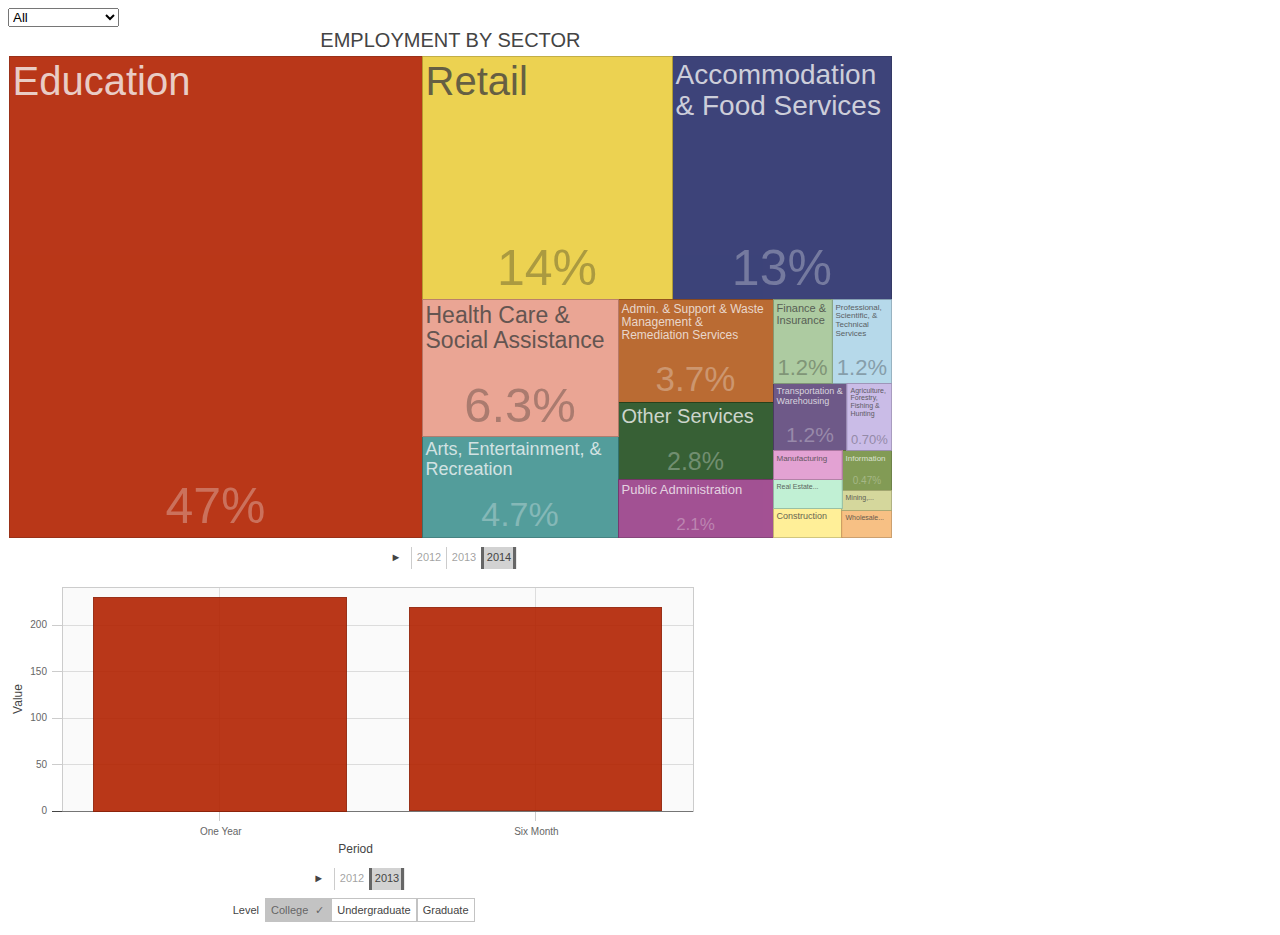
==== index.html @ 91a452cb "Update" ====
<!DOCTYPE html>

<html xmlns="http://www.w3.org/1999/xhtml">

<meta charset="utf-8">
<meta http-equiv="Content-Type" content="text/html; charset=utf-8" />
<meta name="generator" content="pandoc" />
<meta name="viewport" content="width=device-width, initial-scale=1">


<meta name="date" content="2016-04-21" />

 <link rel="stylesheet" href="style.css">
<script src="d3plus/d3.js"></script>
<script src="d3plus/d3plus.js"></script>
<script src="d3plus/jquery.min.js"></script>
<link href="https://fonts.googleapis.com/css?family=Roboto+Condensed" rel="stylesheet">

<body>

<select id="level">
    <option selected="selected">All</option>
    <option>Graduate</option>
    <option>Undergraduate</option>
</select>

<div id="treemap"></div>
<div id="bar"></div>

<script type="text/javascript"> 

//trying custom color scheme
/*
  var attributes = [
    {"naics2_descr": "Education", "hex": "#F24747"},
    {"naics2_descr": "Retail", "hex": "#C5A233"},
    {"naics2_descr": "Accommodation & Food Services", "hex": "#3F6662"},
    {"naics2_descr": "Health Care & Social Assistance", "hex": "#187ED0"},
    {"naics2_descr": "Arts, Entertainment, & Recreation", "hex": "#FDBA91"},
    {"naics2_descr": "Admin. & Support & Waste Management & Remediation Services", "hex": "#C32B97"},
    {"naics2_descr": "Other Services", "hex": "#FDBA70"},
    {"naics2_descr": "Public Administration", "hex": "#5BA5D0"},
    {"naics2_descr": "Professional, Scientific, & Technical Services", "hex": "#FBF096"},
    {"naics2_descr": "Manufacturing", "hex": "#45778B"},
    {"naics2_descr": "Finance & Insurance", "hex": "#E57352"},
    {"naics2_descr": "Transportation & Warehousing", "hex": "#4233C5"},
    {"naics2_descr": "Construction", "hex": "#C45532"},
    {"naics2_descr": "Wholesale Trade", "hex": "#33C5B3"},
    {"naics2_descr": "Information", "hex": "#956587"},
    {"naics2_descr": "Real Estate & Rental & Leasing", "hex": "#B2BA89"},
    {"naics2_descr": "Management of Companies & Enterprises", "hex": "#FFC7CE"},
    {"naics2_descr": "Agriculture, Forestry, Fishing & Hunting", "hex": "#FFD4AA"},
    {"naics2_descr": "Mining, Quarrying, & Oil & Gas Extraction", "hex": "#FFD4AA"}
  ]

*/

//custom ploting function; should probably modify it to be more generic

var myset = []

function make_viz(data){
  var visualization = d3plus.viz()
      .container("#treemap")
      .data(data)
      .type("tree_map")
      .id(["naics2_descr","naics3_descr"])
      .font({ "family": "Pathway Gothic One, sans-serif"})
      .size("count")
      .time({"value": "AY", "solo": 2014})
      .labels({"align": "left", "valign": "top"})
      .title("Employment by Sector")
      .title({
          "font" : { "family": "Palanquin, sans-serif",
                      "size" : 20,
                      "transform" : "uppercase"
                      }
        })
      .tooltip({"font" : { "family": "Raleway, sans-serif"} })
    /* .attrs(attributes)
      .color("hex")
    */
      .draw()
}

// creating a function to read in the employment data and storing it in the myset var

function reader (file, variable, condition){

d3.csv(file, function(error, temp) {
  if (error) return console.error(error);
  

  temp = temp.filter(function(d){

       return d[variable] == condition;
  })


  temp.forEach(function(d) {
    d3.keys(d).forEach(function(k){
      if(k == "count" & k != "AY"){
        d[k] = +d[k]
      }
    })
  })


for ( var i=0; i < temp.length; i++){
 
myset[i] = {"AY" : temp[i].AY, "Department" : temp[i].Department, "Level" : temp[i].Level,
            "naics2_descr" : temp[i].naics2_descr,  "naics3_descr" : temp[i].naics3_descr, "count" : temp[i].count}
         }
       
})
}

// Loading the time-to-employment file and storing it in the time var 

var time = []

d3.csv("Time.csv",function(data){
  data.forEach(function (l){
    l.Value = +l.Value
    l.Year = +l.Year

for ( var i=0; i < data.length; i++){
 
time[i] = {"Year" : data[i].Year, "Level" : data[i].Level, "Period" : data[i].Period, "Value" : data[i].Value}
         }
  });
});

// drawing initial treemap

reader("final.csv");
make_viz(myset);

// drawing a bar chart

var barchart = d3plus.viz()
    .container("#bar")
    .data(time)
    .type("bar")
    .id("Year")
    .x("Period")
    .y("Value")
    .time({"value": "Year", "solo": 2013})
 .ui([
      {
        "label" : "Level",
        "type" : "button",
        "value" : [{"College":"College"},{"Undergraduate":"Undergraduate"}, {"Graduate":"Graduate"}],
        "method" : function(value, viz){
        if(value == "College"){
          viz.data(time.filter(function(x){return x.Level == "College"}))
          viz.id({"value": "Period"}).draw();
        }
        else if (value == "Undergraduate"){
          viz.data(time.filter(function(x){return x.Level == "Undergraduate"}))
          viz.id({"value": "Period"}).draw();
        }
        else {
          viz.data(time.filter(function(x){return x.Level == "Graduate"}))
          viz.id({"value": "Period"}).draw();
        }
        }
      }
       ])

 .draw()

// interactivity with dropdown controls 

$("#level").change(function () {

    if($("#level :selected").val()=="Undergraduate")

    {
      $('#treemap').empty();
          myset = []
          reader("final.csv","Level","U");
          make_viz(myset);

    } else if ($("#level :selected").val()=="Graduate") {
        $('#treemap').empty();
          myset = []
          reader("final.csv","Level","G");
          make_viz(myset);

    }
    else {    
              $('#treemap').empty();
                myset = []
                reader("final.csv");
                make_viz(myset);


    }
});

  </script>
</body>
</html>
---- style.css ----
@import url('https://fonts.googleapis.com/css?family=Pathway+Gothic+One');
@import url('https://fonts.googleapis.com/css?family=Palanquin:700');
@import url('https://fonts.googleapis.com/css?family=Raleway');

#treemap {

 width:70%;
 height: 550px;	

}	

#bar {

 width:55%;
 height: 350px;	

}
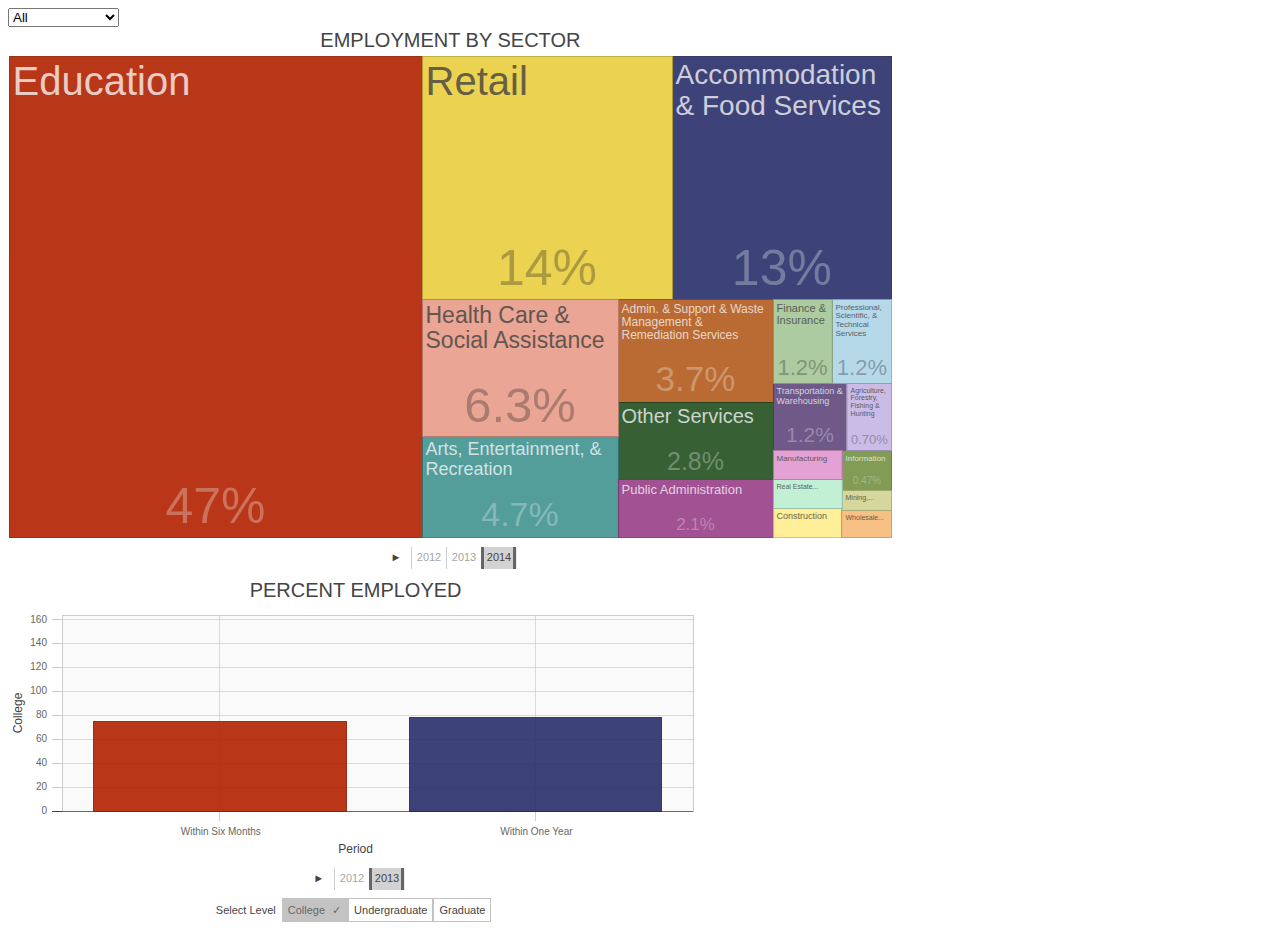
==== commit 1ad36cd4: "Fixing bar" ====
--- a/index.html
+++ b/index.html
@@ -52,7 +52,6 @@
     {"naics2_descr": "Agriculture, Forestry, Fishing & Hunting", "hex": "#FFD4AA"},
     {"naics2_descr": "Mining, Quarrying, & Oil & Gas Extraction", "hex": "#FFD4AA"}
   ]
-
 */
 
 //custom ploting function; should probably modify it to be more generic
@@ -119,17 +118,23 @@
 
 var time = []
 
-d3.csv("Time.csv",function(data){
-  data.forEach(function (l){
-    l.Value = +l.Value
-    l.Year = +l.Year
+d3.csv("other.csv",function(data){
+   data.forEach(function(d) {
+    d3.keys(d).forEach(function(k){
+      if(k != "Period"){
+        d[k] = +d[k]
+      }
+    })
+  })
+
 
 for ( var i=0; i < data.length; i++){
  
-time[i] = {"Year" : data[i].Year, "Level" : data[i].Level, "Period" : data[i].Period, "Value" : data[i].Value}
+time[i] = {"Year" : data[i].Year, "Period" : data[i].Period, "College" : data[i].College, "Undergraduate" : data[i].Undergraduate,
+			"Graduate" : data[i].Graduate}
          }
   });
-});
+
 
 // drawing initial treemap
 
@@ -142,33 +147,41 @@
     .container("#bar")
     .data(time)
     .type("bar")
-    .id("Year")
+    .id("Period")
     .x("Period")
-    .y("Value")
+    .y("College")
     .time({"value": "Year", "solo": 2013})
- .ui([
+   .ui([
       {
-        "label" : "Level",
+        "label" : "Select Level",
         "type" : "button",
         "value" : [{"College":"College"},{"Undergraduate":"Undergraduate"}, {"Graduate":"Graduate"}],
         "method" : function(value, viz){
         if(value == "College"){
-          viz.data(time.filter(function(x){return x.Level == "College"}))
-          viz.id({"value": "Period"}).draw();
+          viz.y({"value": "College"}).draw();
         }
         else if (value == "Undergraduate"){
-          viz.data(time.filter(function(x){return x.Level == "Undergraduate"}))
-          viz.id({"value": "Period"}).draw();
+         
+          viz.y({"value": "Undergraduate"}).draw();
         }
         else {
-          viz.data(time.filter(function(x){return x.Level == "Graduate"}))
-          viz.id({"value": "Period"}).draw();
+          
+          viz.y({"value": "Graduate"}).draw();
         }
         }
       }
        ])
-
- .draw()
+  	  .title("Percent Employed")
+      .title({
+          "font" : { "family": "Palanquin, sans-serif",
+                      "size" : 20,
+                      "transform" : "uppercase"
+                      }
+        })
+      .tooltip({"font" : { "family": "Raleway, sans-serif"} })
+      .order({"value": "Period"})
+     .draw()
+
 
 // interactivity with dropdown controls 
 
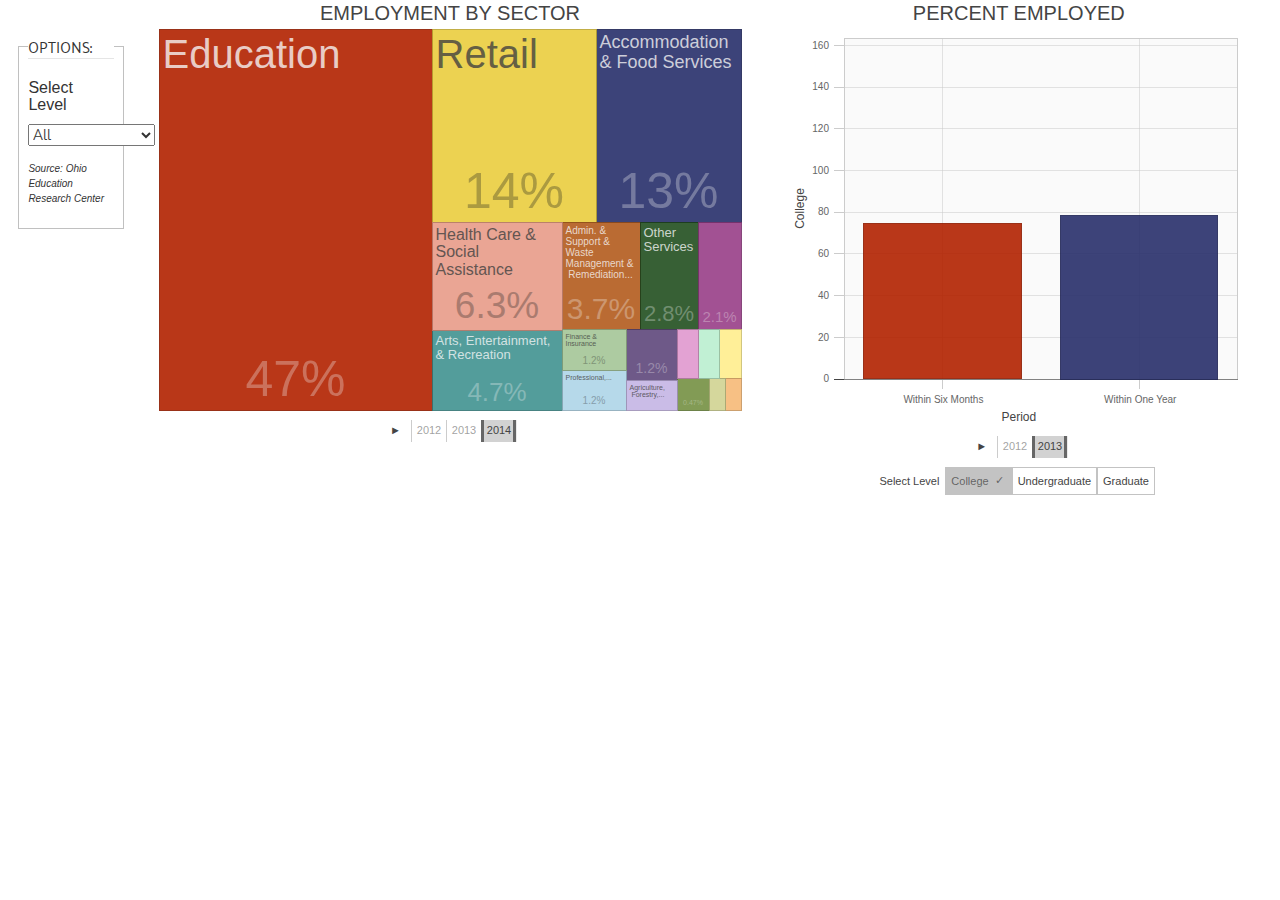
==== commit 413179af: "styling" ====
--- a/index.html
+++ b/index.html
@@ -14,19 +14,38 @@
 <script src="d3plus/d3.js"></script>
 <script src="d3plus/d3plus.js"></script>
 <script src="d3plus/jquery.min.js"></script>
+<link rel="stylesheet" href="https://maxcdn.bootstrapcdn.com/bootstrap/3.3.7/css/bootstrap.min.css">
+<link rel="stylesheet" href="https://www.w3schools.com/w3css/4/w3.css">
 <link href="https://fonts.googleapis.com/css?family=Roboto+Condensed" rel="stylesheet">
 
 <body>
 
-<select id="level">
-    <option selected="selected">All</option>
+<div class="w3-row-padding">
+
+<div class="w3-col" style="width:10%"> 
+<div id="levelcontrol">
+<form>
+  <fieldset>  
+<legend for = "level" id="mylegend"> Options: </legend>
+<h6>Select Level</h6>
+<select  id="level">
+  <option selected="selected">All</option>
     <option>Graduate</option>
     <option>Undergraduate</option>
-</select>
-
-<div id="treemap"></div>
-<div id="bar"></div>
-
+  </select>
+ <p id="datasource"> Source: <a  href="http://oerc.osu.edu/"> Ohio Education Research Center</a></p>
+</fieldset>
+</form>
+</div>
+</div>
+
+ <div class="w3-col" style="width:50%"> 
+   <div class="w3-container" id="treemap"></div>
+ </div>
+ <div class="w3-col" style="width:40%">
+   <div class ="w3-container" id="bar"></div>
+ </div>
+</div>
 <script type="text/javascript"> 
 
 //trying custom color scheme
--- a/style.css
+++ b/style.css
@@ -3,18 +3,39 @@
 @import url('https://fonts.googleapis.com/css?family=Palanquin:700');
 @import url('https://fonts.googleapis.com/css?family=Raleway');
 
+
 #treemap {
 
- width:70%;
- height: 550px;	
+ height: 450px;	
 
 }	
 
 #bar {
 
- width:55%;
- height: 350px;	
+
+ height: 500px;	
 
 }	
 
+#mylegend {
+	font-size: 15px;
+	font-family: 'Palanquin', sans-serif;
+	text-transform: uppercase;
+	margin-bottom: 5px; 
+}
 
+#levelcontrol{
+
+	margin-top: 35px;
+}
+
+#level{
+	font-family: 'Raleway', sans-serif;
+}
+
+#datasource {
+
+	margin-top: 15px;
+	font-size: 10px;
+	font-style: italic;
+}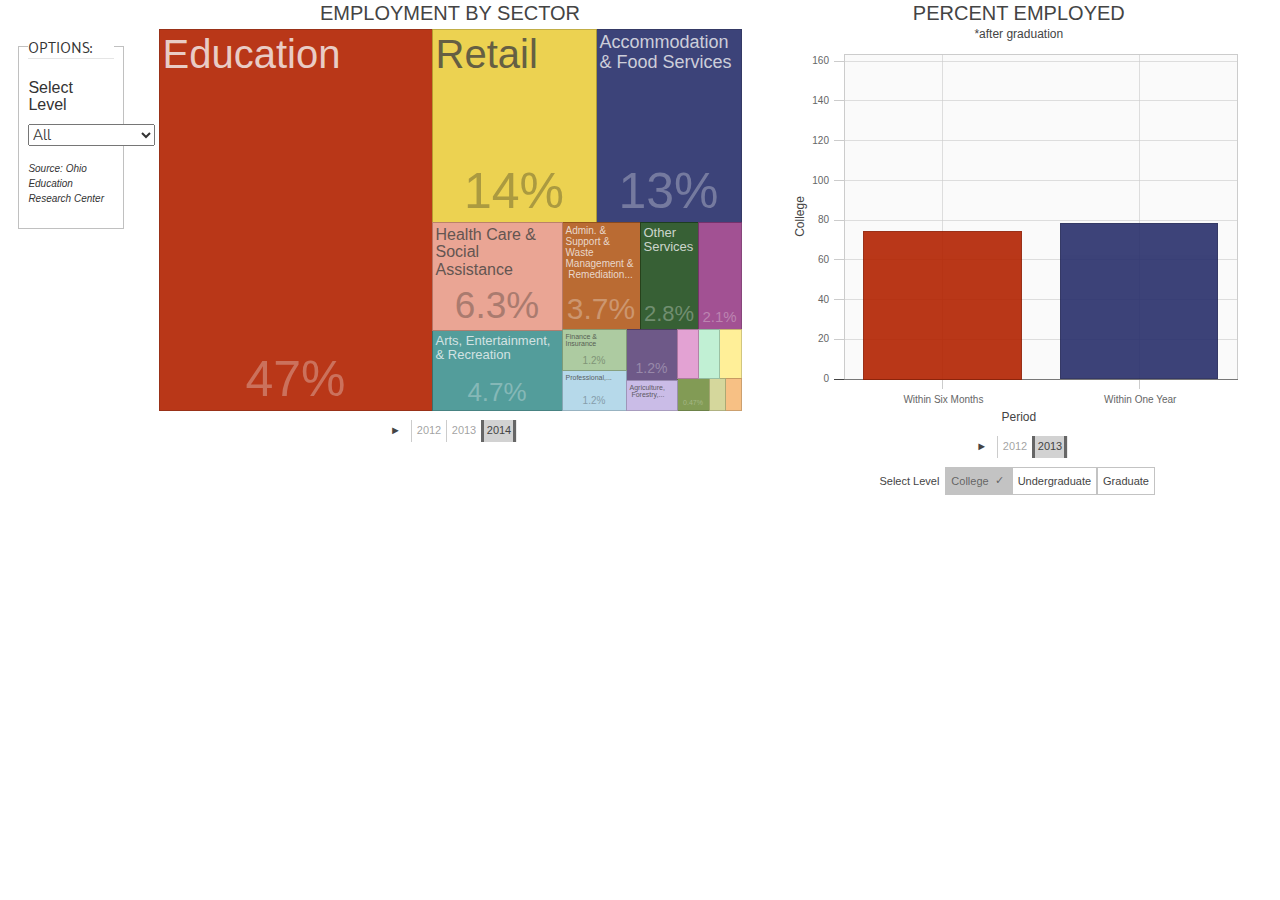
==== commit f03599e9: "Styling Update" ====
--- a/index.html
+++ b/index.html
@@ -191,7 +191,7 @@
       }
        ])
   	  .title("Percent Employed")
-      .title({
+      .title({"sub": "*after graduation",
           "font" : { "family": "Palanquin, sans-serif",
                       "size" : 20,
                       "transform" : "uppercase"
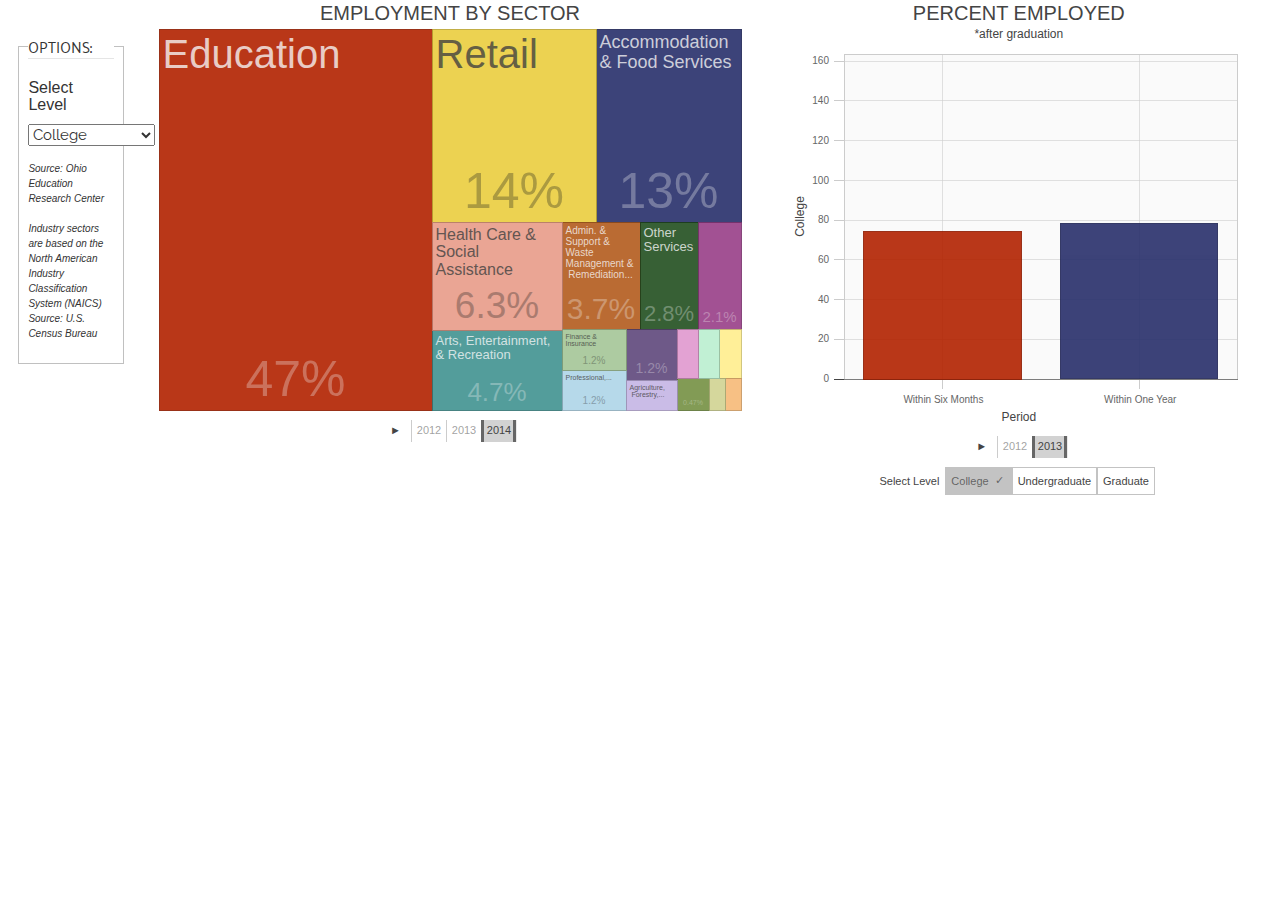
==== commit 09ab3b1c: "fixing legend entries" ====
--- a/index.html
+++ b/index.html
@@ -29,11 +29,13 @@
 <legend for = "level" id="mylegend"> Options: </legend>
 <h6>Select Level</h6>
 <select  id="level">
-  <option selected="selected">All</option>
+  <option selected="selected">College</option>
     <option>Graduate</option>
     <option>Undergraduate</option>
   </select>
  <p id="datasource"> Source: <a  href="http://oerc.osu.edu/"> Ohio Education Research Center</a></p>
+<p  id="datasource"> Industry sectors are based on the North American Industry Classification System (NAICS)<br>
+Source: <a  href="http://www.census.gov/eos/www/naics/"> U.S. Census Bureau</a></p>
 </fieldset>
 </form>
 </div>
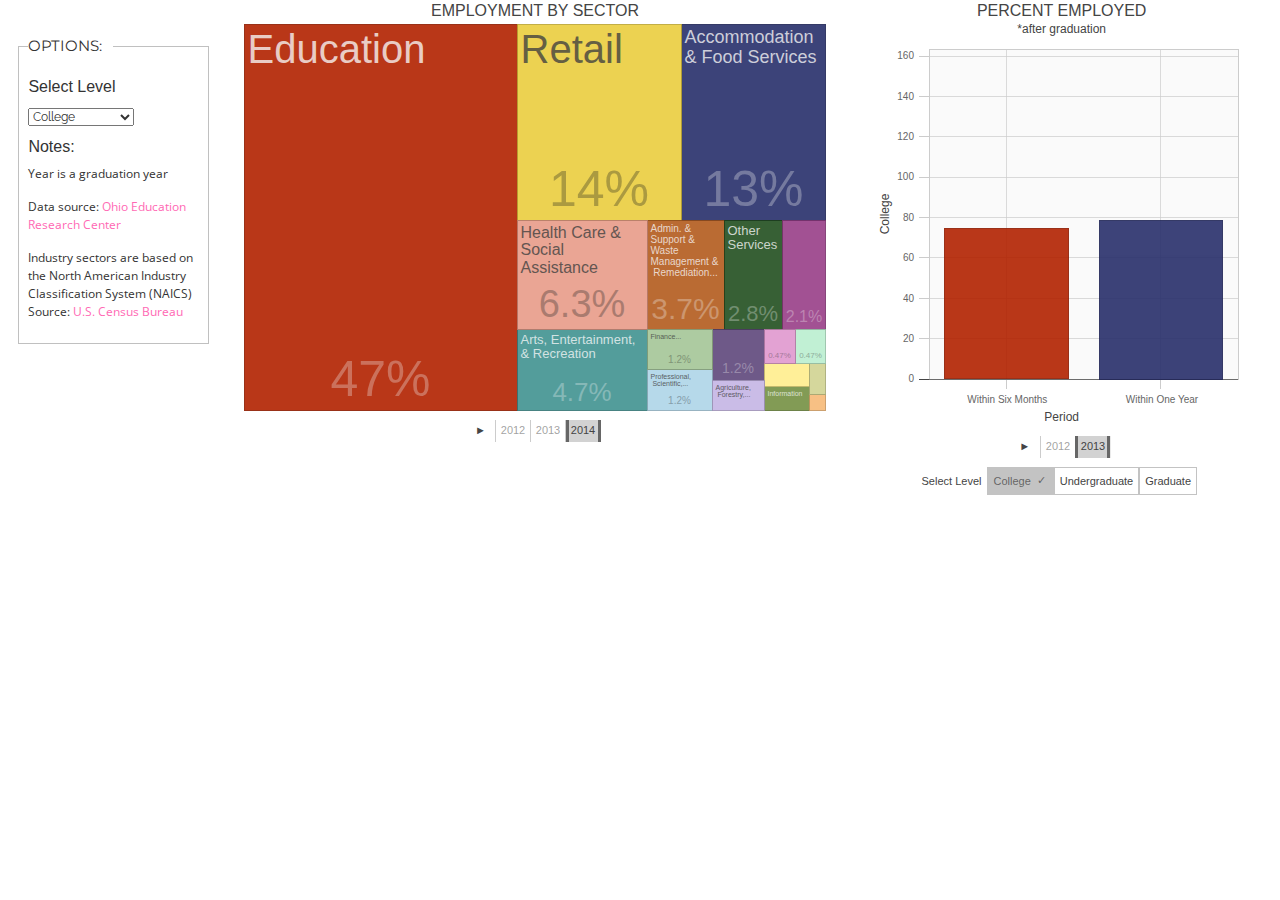
==== commit c351d80e: "Responsive" ====
--- a/index.html
+++ b/index.html
@@ -22,29 +22,32 @@
 
 <div class="w3-row-padding">
 
-<div class="w3-col" style="width:10%"> 
+<div class="w3-col s2"> 
 <div id="levelcontrol">
-<form>
-  <fieldset>  
+
+ <fieldset>  
 <legend for = "level" id="mylegend"> Options: </legend>
 <h6>Select Level</h6>
 <select  id="level">
-  <option selected="selected">College</option>
+  	<option selected="selected">College</option>
     <option>Graduate</option>
     <option>Undergraduate</option>
-  </select>
- <p id="datasource"> Source: <a  href="http://oerc.osu.edu/"> Ohio Education Research Center</a></p>
-<p  id="datasource"> Industry sectors are based on the North American Industry Classification System (NAICS)<br>
+ </select>
+ <br>
+<h6>Notes:</h6>
+<p> Year is a graduation year </p>
+<p class="datasource"> Data source: <a href="http://oerc.osu.edu/"> Ohio Education Research Center</a></p>
+<p class="datasource"> Industry sectors are based on the North American Industry Classification System (NAICS)<br>
 Source: <a  href="http://www.census.gov/eos/www/naics/"> U.S. Census Bureau</a></p>
 </fieldset>
-</form>
+
 </div>
 </div>
 
- <div class="w3-col" style="width:50%"> 
+ <div class="w3-col s6"> 
    <div class="w3-container" id="treemap"></div>
  </div>
- <div class="w3-col" style="width:40%">
+ <div class="w3-col s4">
    <div class ="w3-container" id="bar"></div>
  </div>
 </div>
@@ -91,8 +94,8 @@
       .labels({"align": "left", "valign": "top"})
       .title("Employment by Sector")
       .title({
-          "font" : { "family": "Palanquin, sans-serif",
-                      "size" : 20,
+          "font" : { "family": "Montserrat, sans-serif",
+                      "size" : 16,
                       "transform" : "uppercase"
                       }
         })
@@ -194,8 +197,8 @@
        ])
   	  .title("Percent Employed")
       .title({"sub": "*after graduation",
-          "font" : { "family": "Palanquin, sans-serif",
-                      "size" : 20,
+          "font" : { "family": "Montserrat, sans-serif",
+                      "size" : 16,
                       "transform" : "uppercase"
                       }
         })
--- a/style.css
+++ b/style.css
@@ -1,7 +1,9 @@
 
 @import url('https://fonts.googleapis.com/css?family=Pathway+Gothic+One');
-@import url('https://fonts.googleapis.com/css?family=Palanquin:700');
 @import url('https://fonts.googleapis.com/css?family=Raleway');
+@import url('https://fonts.googleapis.com/css?family=Montserrat');
+@import url('https://fonts.googleapis.com/css?family=Open+Sans');
+
 
 
 #treemap {
@@ -19,7 +21,7 @@
 
 #mylegend {
 	font-size: 15px;
-	font-family: 'Palanquin', sans-serif;
+	font-family: 'Montserrat', sans-serif;
 	text-transform: uppercase;
 	margin-bottom: 5px; 
 }
@@ -31,11 +33,32 @@
 
 #level{
 	font-family: 'Raleway', sans-serif;
+	font-size: 12px;
 }
 
-#datasource {
+.datasource {
 
 	margin-top: 15px;
-	font-size: 10px;
-	font-style: italic;
-}+	
+	
+}
+
+a:link {
+    color: hotpink;
+}
+
+p {
+	font-size: 12px;
+	font-family: 'Open Sans', sans-serif;
+	
+}
+
+#mylegend {
+    display: block;
+    width: 50%;
+    padding: 0;
+    line-height: inherit;
+    color: #333;
+    /* border: 0; */
+    border-bottom: 0px;
+}
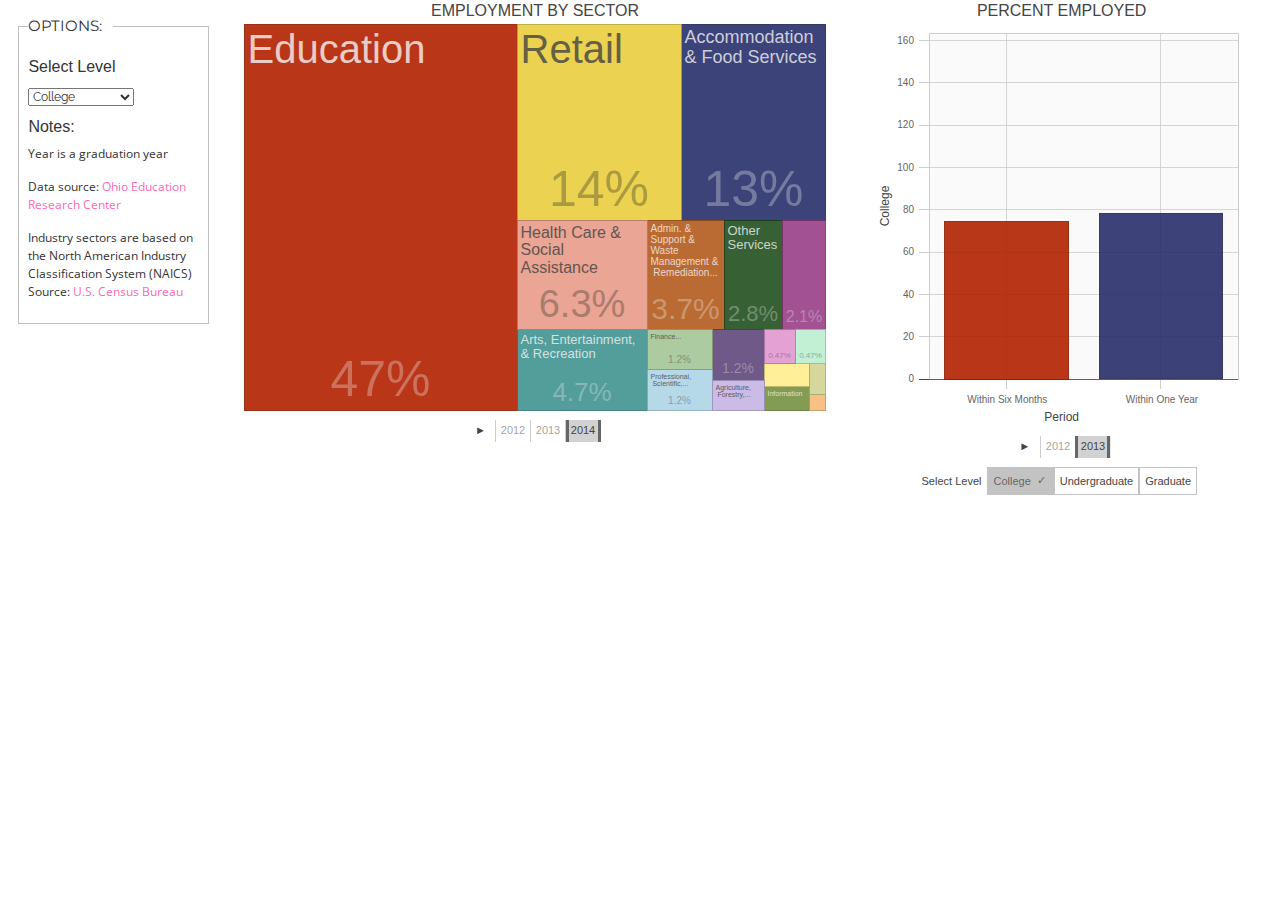
==== commit b90a5019: "update responsive" ====
--- a/index.html
+++ b/index.html
@@ -196,7 +196,7 @@
       }
        ])
   	  .title("Percent Employed")
-      .title({"sub": "*after graduation",
+      .title({
           "font" : { "family": "Montserrat, sans-serif",
                       "size" : 16,
                       "transform" : "uppercase"
--- a/style.css
+++ b/style.css
@@ -28,7 +28,7 @@
 
 #levelcontrol{
 
-	margin-top: 35px;
+	margin-top: 15px;
 }
 
 #level{
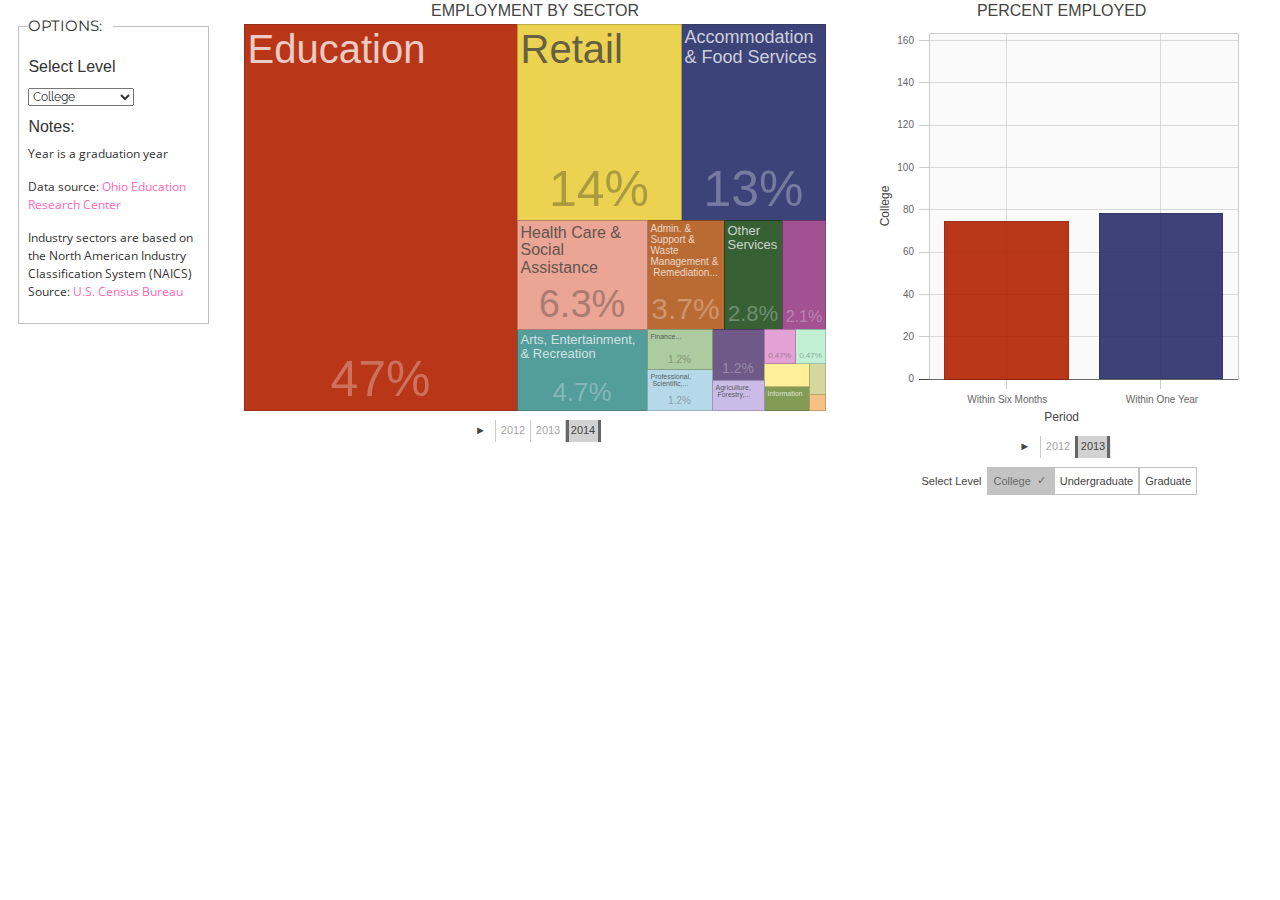
==== commit 439023f9: "final" ====
--- a/index.html
+++ b/index.html
@@ -7,10 +7,9 @@
 <meta name="generator" content="pandoc" />
 <meta name="viewport" content="width=device-width, initial-scale=1">
 
-
 <meta name="date" content="2016-04-21" />
 
- <link rel="stylesheet" href="style.css">
+<link rel="stylesheet" href="style.css">
 <script src="d3plus/d3.js"></script>
 <script src="d3plus/d3plus.js"></script>
 <script src="d3plus/jquery.min.js"></script>
